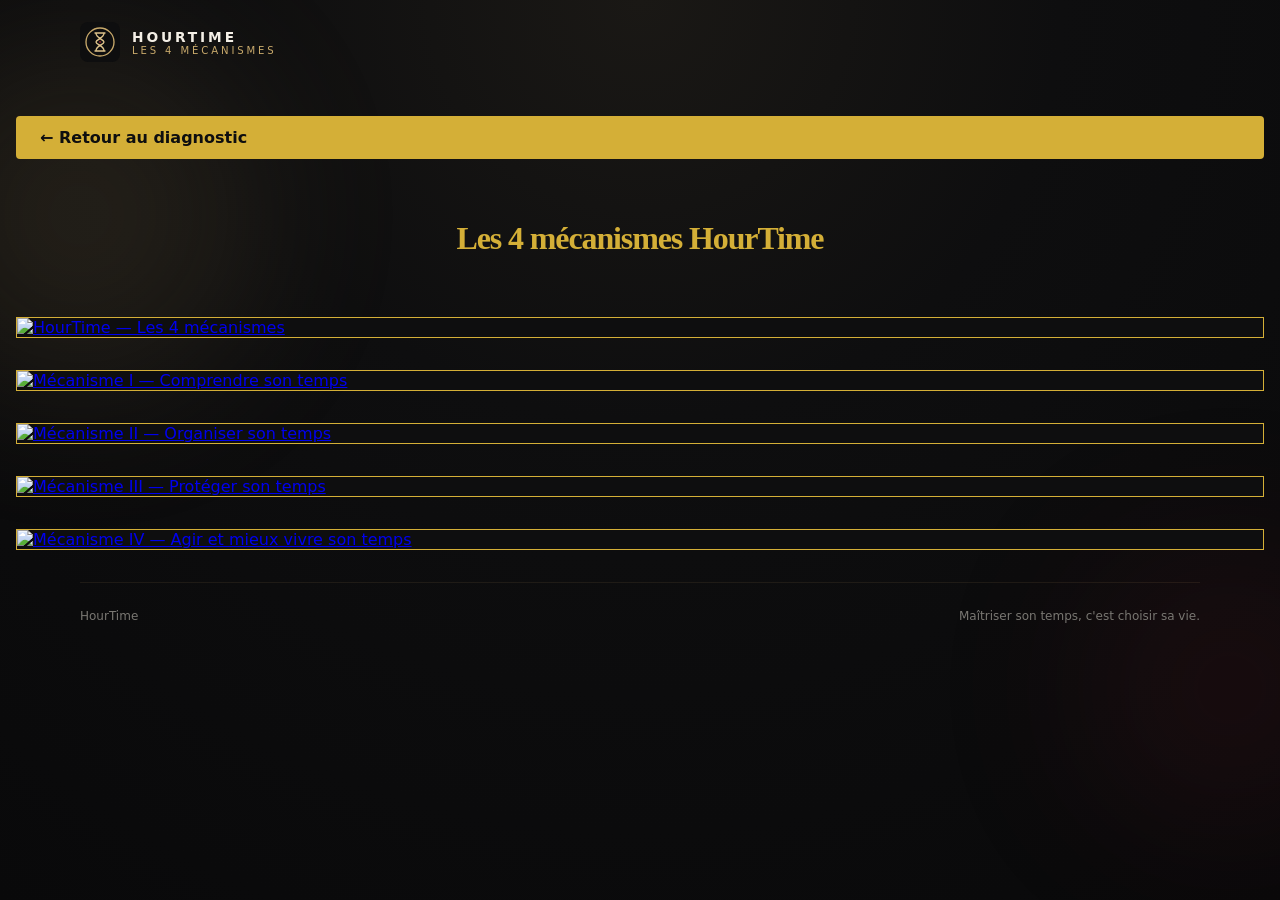
==== mecanismes-light.html @ 250cf0d4 "Create mecanismes-light.html page with 4 mechanisms and cover image" ====
<!doctype html>
<html lang="fr">
<head>
  <meta charset="utf-8">
  <meta name="viewport" content="width=device-width, initial-scale=1">
  <meta name="description" content="Les 4 mécanismes HourTime — 24 Rouages pour maîtriser son temps et choisir sa vie.">
  <meta property="og:title" content="Les 4 mécanismes HourTime">
  <meta property="og:description" content="Couverture + 4 mécanismes : Comprendre, Organiser, Protéger, Agir & mieux vivre.">
  <meta property="og:type" content="website">
  <meta name="theme-color" content="#0E0E0F">
  <title>Les 4 mécanismes HourTime</title>
  <link rel="icon" type="image/svg+xml" href="assets/logo/hourtime-mark.svg">
  <link rel="stylesheet" href="css/style.css">
  <style>
    .mechanisms-light-page {
      max-width: 100%;
      padding: 2rem 1rem;
      display: flex;
      flex-direction: column;
      gap: 2rem;
      align-items: center;
    }
    .mechanisms-light-page h1 {
      text-align: center;
      color: #D4AF37;
      font-size: 2rem;
      margin: 1rem 0 2rem 0;
      font-weight: 600;
    }
    .mechanisms-light-page a {
      width: 100%;
      max-width: 100%;
      display: block;
      cursor: pointer;
      transition: transform 0.2s ease, opacity 0.2s ease;
    }
    .mechanisms-light-page a:hover {
      transform: scale(1.02);
      opacity: 0.95;
    }
    .mechanisms-light-page img {
      width: 100%;
      height: auto;
      display: block;
      object-fit: contain;
      background: #0E0E0F;
      border: 1px solid #D4AF37;
    }
    .back-button {
      align-self: flex-start;
      margin-bottom: 1rem;
      padding: 0.75rem 1.5rem;
      background: #D4AF37;
      color: #0E0E0F;
      text-decoration: none;
      border-radius: 4px;
      font-weight: 600;
      transition: background 0.2s ease, color 0.2s ease;
    }
    .back-button:hover {
      background: #E8C547;
      color: #0E0E0F;
    }
    @media (max-width: 768px) {
      .mechanisms-light-page h1 {
        font-size: 1.5rem;
      }
      .mechanisms-light-page {
        padding: 1rem 0.5rem;
      }
    }
  </style>
</head>
<body>
  <div class="ambient ambient-a" aria-hidden="true"></div>
  <div class="ambient ambient-b" aria-hidden="true"></div>
  <header class="site-header">
    <a class="brand" href="index.html" aria-label="Retour à l'accueil HourTime">
      <img src="assets/logo/hourtime-mark.svg" alt="" width="40" height="40">
      <span><strong>HOURTIME</strong><small>LES 4 MÉCANISMES</small></span>
    </a>
  </header>
  <main class="mechanisms-light-page">
    <a href="index.html" class="back-button">← Retour au diagnostic</a>
    <h1>Les 4 mécanismes HourTime</h1>

    <a href="assets/mecanismes/couverture-4-mecanismes.png" target="_blank" rel="noopener">
      <img src="assets/mecanismes/couverture-4-mecanismes.png" alt="HourTime — Les 4 mécanismes">
    </a>

    <a href="assets/mecanismes/mecanisme-1-comprendre.png" target="_blank" rel="noopener">
      <img src="assets/mecanismes/mecanisme-1-comprendre.png" alt="Mécanisme I — Comprendre son temps" loading="lazy">
    </a>

    <a href="assets/mecanismes/mecanisme-2-organiser.png" target="_blank" rel="noopener">
      <img src="assets/mecanismes/mecanisme-2-organiser.png" alt="Mécanisme II — Organiser son temps" loading="lazy">
    </a>

    <a href="assets/mecanismes/mecanisme-3-proteger.png" target="_blank" rel="noopener">
      <img src="assets/mecanismes/mecanisme-3-proteger.png" alt="Mécanisme III — Protéger son temps" loading="lazy">
    </a>

    <a href="assets/mecanismes/mecanisme-4-agir-et-mieux-vivre.png" target="_blank" rel="noopener">
      <img src="assets/mecanismes/mecanisme-4-agir-et-mieux-vivre.png" alt="Mécanisme IV — Agir et mieux vivre son temps" loading="lazy">
    </a>
  </main>
  <footer class="site-footer"><span>HourTime</span><span>Maîtriser son temps, c'est choisir sa vie.</span></footer>
</body>
</html>
---- css/style.css ----
:root{
  --bg:#0E0E0F;--panel:#171719;--panel2:#1d1d20;--gold:#C8A96B;--gold2:#DFC48C;
  --ivory:#F4EFE6;--muted:#B9B7B2;--ruby:#8B1E2D;--green:#3E8E68;--orange:#C88938;
  --red:#A64040;--line:rgba(200,169,107,.28);--soft:rgba(244,239,230,.08);
  --shadow:0 22px 60px rgba(0,0,0,.35);--radius:22px;--max:1120px
}
*{box-sizing:border-box}
html{scroll-behavior:smooth}
body{margin:0;background:radial-gradient(circle at top,#1a1815 0,#0E0E0F 38%,#09090a 100%);color:var(--ivory);
  font-family:Inter,ui-sans-serif,system-ui,-apple-system,BlinkMacSystemFont,"Segoe UI",sans-serif;min-height:100vh}
button,input{font:inherit}
button,a{outline-offset:3px}
button:focus-visible,a:focus-visible,input:focus-visible{outline:2px solid var(--gold2)}
.ambient{position:fixed;pointer-events:none;filter:blur(90px);opacity:.13;border-radius:50%;z-index:-1}
.ambient-a{width:340px;height:340px;background:var(--gold);top:5%;left:-90px}
.ambient-b{width:280px;height:280px;background:var(--ruby);right:-90px;bottom:8%}
.site-header,.site-footer{width:min(calc(100% - 32px),var(--max));margin:auto}
.site-header{height:84px;display:flex;align-items:center;justify-content:space-between}
.brand{color:var(--ivory);text-decoration:none;display:flex;align-items:center;gap:12px;letter-spacing:.18em}
.brand span{display:flex;flex-direction:column}.brand strong{font-size:.86rem}.brand small{color:var(--gold);font-size:.63rem}
.app-shell{width:min(calc(100% - 24px),var(--max));margin:0 auto 40px}
.view{display:none}.view.active{display:block;animation:fade .35s ease}
@keyframes fade{from{opacity:0;transform:translateY(8px)}to{opacity:1;transform:none}}
.hero-card,.question-panel,.report-section{background:linear-gradient(145deg,rgba(29,29,32,.97),rgba(19,19,21,.98));
  border:1px solid var(--line);box-shadow:var(--shadow);border-radius:var(--radius)}
.hero-card{padding:clamp(28px,6vw,72px);position:relative;overflow:hidden}
.hero-card:after{content:"";position:absolute;inset:14px;border:1px solid rgba(200,169,107,.12);border-radius:16px;pointer-events:none}
.eyebrow{font-size:.72rem;letter-spacing:.22em;text-transform:uppercase;color:var(--gold);font-weight:800}
h1{font-family:Georgia,"Times New Roman",serif;font-size:clamp(2.5rem,7vw,5.4rem);line-height:.95;margin:.4em 0 .2em;letter-spacing:-.035em}
h1 span{color:var(--gold2)}
.hero-subtitle{font-size:clamp(1.05rem,2vw,1.35rem);color:var(--muted);max-width:720px}
blockquote{margin:34px 0 24px;padding:20px 22px;border-left:2px solid var(--gold);background:rgba(200,169,107,.06);
  font-family:Georgia,"Times New Roman",serif;font-size:clamp(1rem,2vw,1.2rem);line-height:1.7}
blockquote strong{display:block;color:var(--gold2);margin-top:6px}
.meta-row{display:flex;flex-wrap:wrap;gap:10px;margin:20px 0 34px}.meta-row span{border:1px solid var(--line);border-radius:999px;padding:8px 12px;color:var(--muted);font-size:.86rem}
.mechanism-grid{display:grid;grid-template-columns:repeat(2,1fr);gap:14px;margin:30px 0}
.mechanism-grid article{padding:20px;border:1px solid rgba(200,169,107,.16);background:rgba(255,255,255,.025);border-radius:16px}
.mechanism-grid b{color:var(--gold);font-size:.75rem}.mechanism-grid h3{margin:8px 0 6px}.mechanism-grid p{margin:0;color:var(--muted);line-height:1.55}
.primary-btn,.ghost-btn{border-radius:12px;padding:13px 18px;border:1px solid transparent;cursor:pointer;transition:.2s;display:inline-flex;align-items:center;justify-content:center;text-decoration:none}
.primary-btn{background:linear-gradient(135deg,var(--gold2),var(--gold));color:#17120b;font-weight:800}
.primary-btn:hover{transform:translateY(-1px);filter:brightness(1.04)}
.ghost-btn{background:transparent;color:var(--ivory);border-color:var(--line)}
.ghost-btn:hover{background:rgba(200,169,107,.08)}
.small{padding:9px 12px;font-size:.84rem}.hero-cta{width:100%;max-width:360px;margin-top:12px}
.privacy-note,.disclaimer{font-size:.78rem;line-height:1.6;color:#9d9b96;max-width:780px}
.resume-box{padding:18px;margin:18px 0;border-radius:14px;border:1px solid var(--line);background:rgba(200,169,107,.06)}
.button-row,.nav-row,.result-actions{display:flex;gap:10px;flex-wrap:wrap}
.hidden{display:none!important}
.question-panel{padding:clamp(20px,4vw,44px);max-width:900px;margin:0 auto}
.progress-header{display:flex;align-items:flex-end;justify-content:space-between;gap:12px}
.question-counter{display:block;color:var(--muted);margin-top:8px;font-size:.86rem}.progress-percent{color:var(--gold2);font-weight:800}
.progress-track{height:7px;background:#262629;border-radius:99px;margin:16px 0 28px;overflow:hidden}.progress-bar{height:100%;width:0;background:linear-gradient(90deg,var(--gold),var(--gold2));transition:width .3s ease}
.question-card{padding:clamp(22px,5vw,46px);border:1px solid rgba(200,169,107,.14);border-radius:18px;background:rgba(255,255,255,.02);min-height:360px}
.question-card h2{font-family:Georgia,"Times New Roman",serif;font-size:clamp(1.45rem,3vw,2.25rem);line-height:1.25;margin:0 0 10px}
.question-hint{color:var(--muted);font-size:.9rem}
.answer-area{display:grid;gap:10px;margin-top:26px}
.answer-option{position:relative}
.answer-option input{position:absolute;opacity:0;pointer-events:none}
.answer-option label{display:flex;justify-content:space-between;align-items:center;gap:14px;padding:14px 16px;border:1px solid #353538;border-radius:12px;cursor:pointer;background:#171719;transition:.18s}
.answer-option label:hover{border-color:var(--line);background:#1d1d20}
.answer-option input:checked + label{border-color:var(--gold);background:rgba(200,169,107,.11);box-shadow:inset 0 0 0 1px rgba(200,169,107,.25)}
.answer-option label span:last-child{color:var(--gold2);font-size:.78rem}
.number-wrap{display:flex;align-items:center;gap:12px;flex-wrap:wrap}
.number-wrap input{width:160px;background:#101012;color:var(--ivory);border:1px solid var(--line);border-radius:12px;padding:14px}
.validation-message{color:#e2a4aa;min-height:1.2em}
.nav-row{justify-content:space-between;margin-top:22px}
.report-area{display:grid;gap:18px}
.report-section{padding:clamp(22px,4vw,40px)}
.report-hero{display:grid;grid-template-columns:220px 1fr;gap:28px;align-items:center}
.score-ring{--score:0;position:relative;width:190px;height:190px;border-radius:50%;display:grid;place-items:center;
  background:conic-gradient(var(--gold2) calc(var(--score)*1%),#2a2a2d 0)}
.score-ring:before{content:"";position:absolute;inset:14px;background:#151517;border-radius:50%;border:1px solid var(--line)}
.score-ring strong{position:relative;font-family:Georgia,"Times New Roman",serif;font-size:3.2rem;color:var(--gold2)}
.score-ring small{position:absolute;bottom:52px;color:var(--muted)}
.report-title{font-family:Georgia,"Times New Roman",serif;font-size:clamp(2rem,5vw,3.6rem);margin:.2em 0}
.report-copy{color:var(--muted);line-height:1.7;max-width:780px}
.mechanism-bars{display:grid;gap:15px}.metric-row{display:grid;grid-template-columns:180px 1fr 56px;gap:12px;align-items:center}
.metric-track{height:10px;background:#29292c;border-radius:99px;overflow:hidden}.metric-fill{height:100%;background:linear-gradient(90deg,var(--gold),var(--gold2))}
.metric-value{text-align:right;font-weight:800;color:var(--gold2)}
.profile-grid,.thief-grid,.capital-grid,.recommendation-grid,.plan-grid{display:grid;gap:14px}
.mechanism-radar-wrap{margin-top:18px;border:1px solid rgba(200,169,107,.16);border-radius:16px;padding:14px;background:rgba(255,255,255,.02);height:320px}
.mechanism-radar-wrap canvas{width:100%!important;height:100%!important}
.cta-grid{display:grid;grid-template-columns:repeat(2,1fr);gap:14px}
.thief-grid,.recommendation-grid{grid-template-columns:repeat(3,1fr)}
.capital-grid{grid-template-columns:repeat(4,1fr)}
.card{padding:20px;border-radius:16px;border:1px solid rgba(200,169,107,.16);background:rgba(255,255,255,.025)}
.card h3{margin:6px 0 8px}.card p{color:var(--muted);line-height:1.55}.card .big{font-size:1.8rem;color:var(--gold2);font-weight:800}
.risk-badge{display:inline-flex;border-radius:999px;padding:6px 9px;font-size:.75rem;font-weight:800;margin-top:6px}
.risk-low{background:rgba(62,142,104,.18);color:#79c99e}.risk-moderate{background:rgba(200,137,56,.18);color:#e0ad65}.risk-high{background:rgba(166,64,64,.18);color:#e18a8a}.risk-critical{background:rgba(139,30,45,.28);color:#f29aa5}
.plan-day{display:grid;grid-template-columns:80px 1fr auto;gap:14px;align-items:start}
.plan-day input{width:20px;height:20px;accent-color:var(--gold)}
.result-actions{justify-content:center;margin:24px 0 10px}
.site-footer{display:flex;justify-content:space-between;gap:16px;padding:26px 0 36px;color:#797772;font-size:.75rem;border-top:1px solid rgba(200,169,107,.1)}
.section-heading{display:flex;justify-content:space-between;gap:20px;align-items:end;margin-bottom:18px}.section-heading h2{font-family:Georgia,"Times New Roman",serif;font-size:clamp(1.55rem,3vw,2.35rem);margin:0}.section-heading p{color:var(--muted);margin:0}
@media(max-width:800px){
  .mechanism-grid,.thief-grid,.recommendation-grid,.capital-grid,.cta-grid{grid-template-columns:1fr}
  .report-hero{grid-template-columns:1fr}.score-ring{margin:auto}
  .metric-row{grid-template-columns:115px 1fr 44px;font-size:.88rem}
  .site-footer{flex-direction:column}.plan-day{grid-template-columns:62px 1fr}.plan-day input{grid-column:2}
}
@media(max-width:540px){
  .mechanism-grid{grid-template-columns:1fr}.nav-row>*{flex:1}.hero-card{padding:24px 18px}.question-panel{padding:18px}
  .question-card{padding:24px 18px}.site-header{height:70px}.brand img{width:34px;height:34px}
}
@media(prefers-reduced-motion:reduce){*{scroll-behavior:auto!important;animation:none!important;transition:none!important}}
@media print{
  body{background:#fff;color:#111}.site-header,.site-footer,.no-print,.ambient{display:none!important}.app-shell{width:100%;margin:0}.report-section{break-inside:avoid;box-shadow:none;border:1px solid #ddd;background:#fff;color:#111}.report-copy,.card p,.section-heading p{color:#444}.card{background:#fff;border-color:#ddd}.score-ring:before{background:#fff}.metric-track{background:#eee}
}
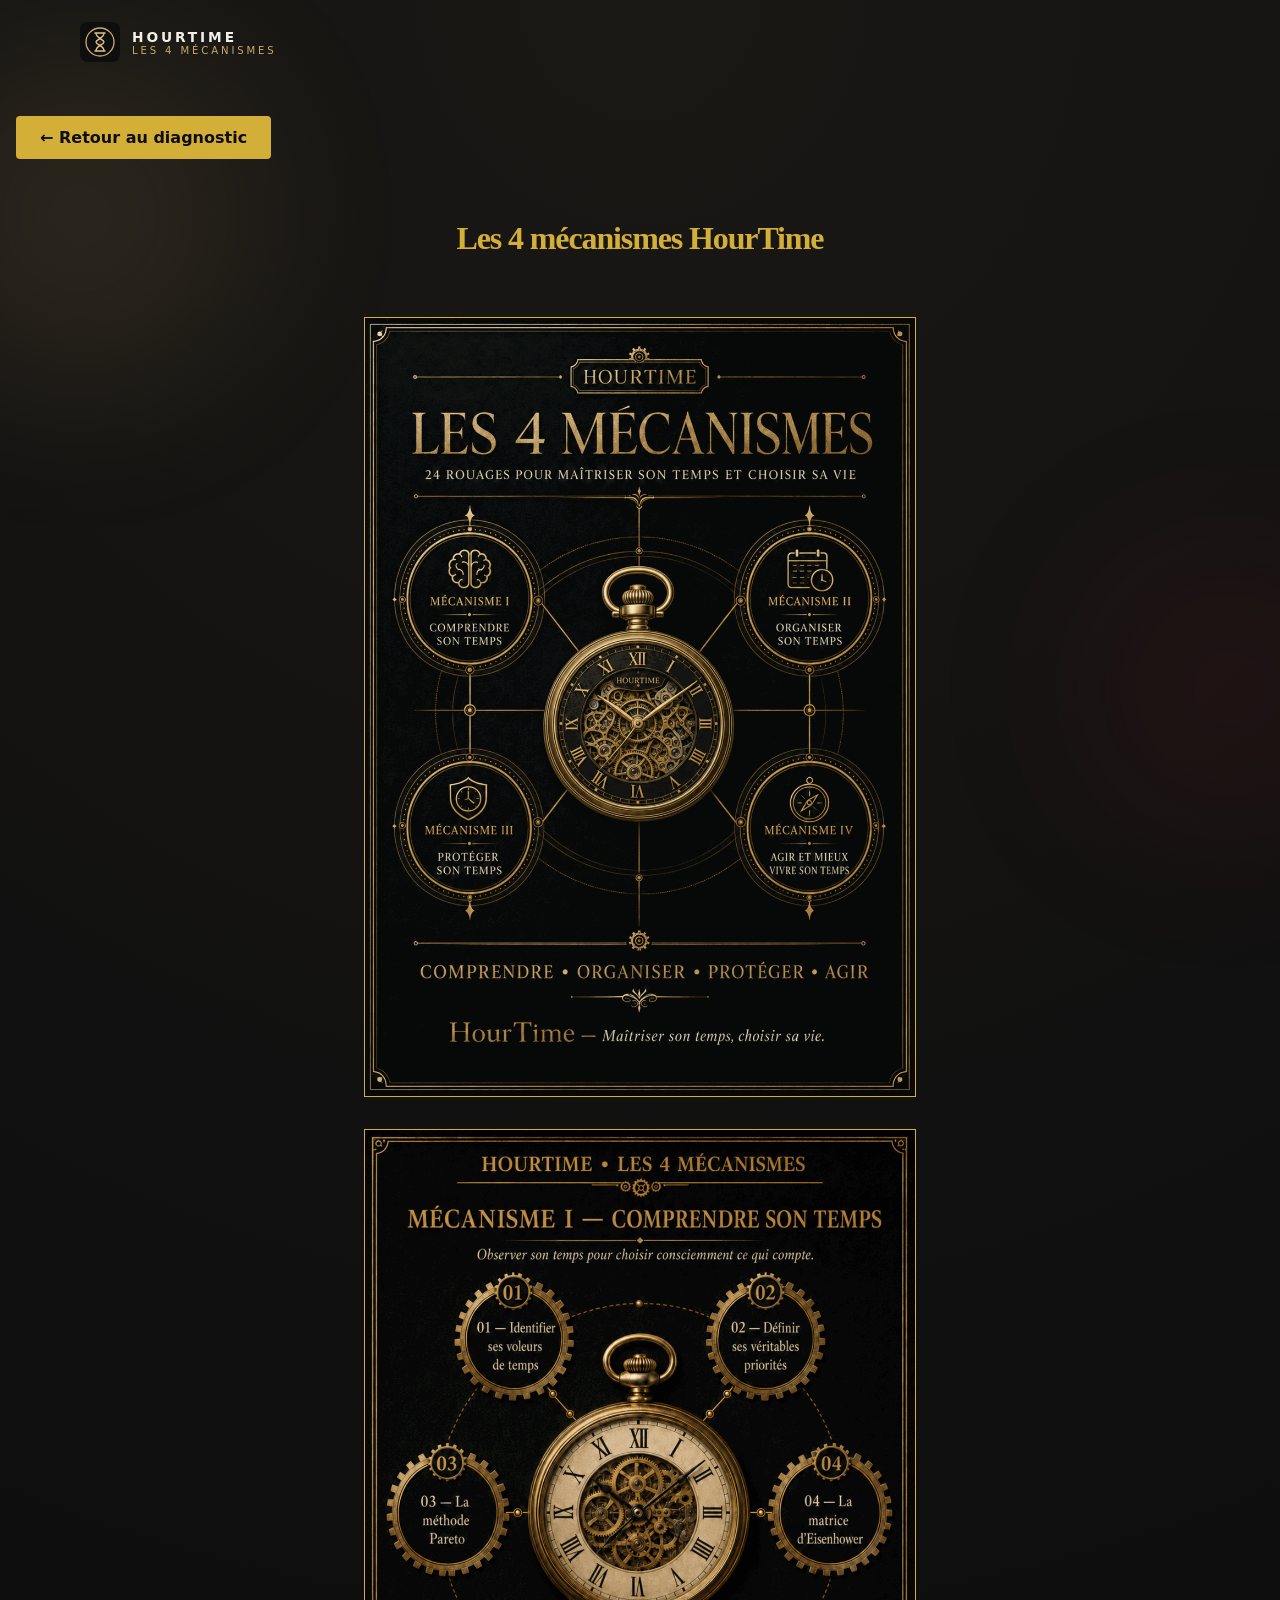
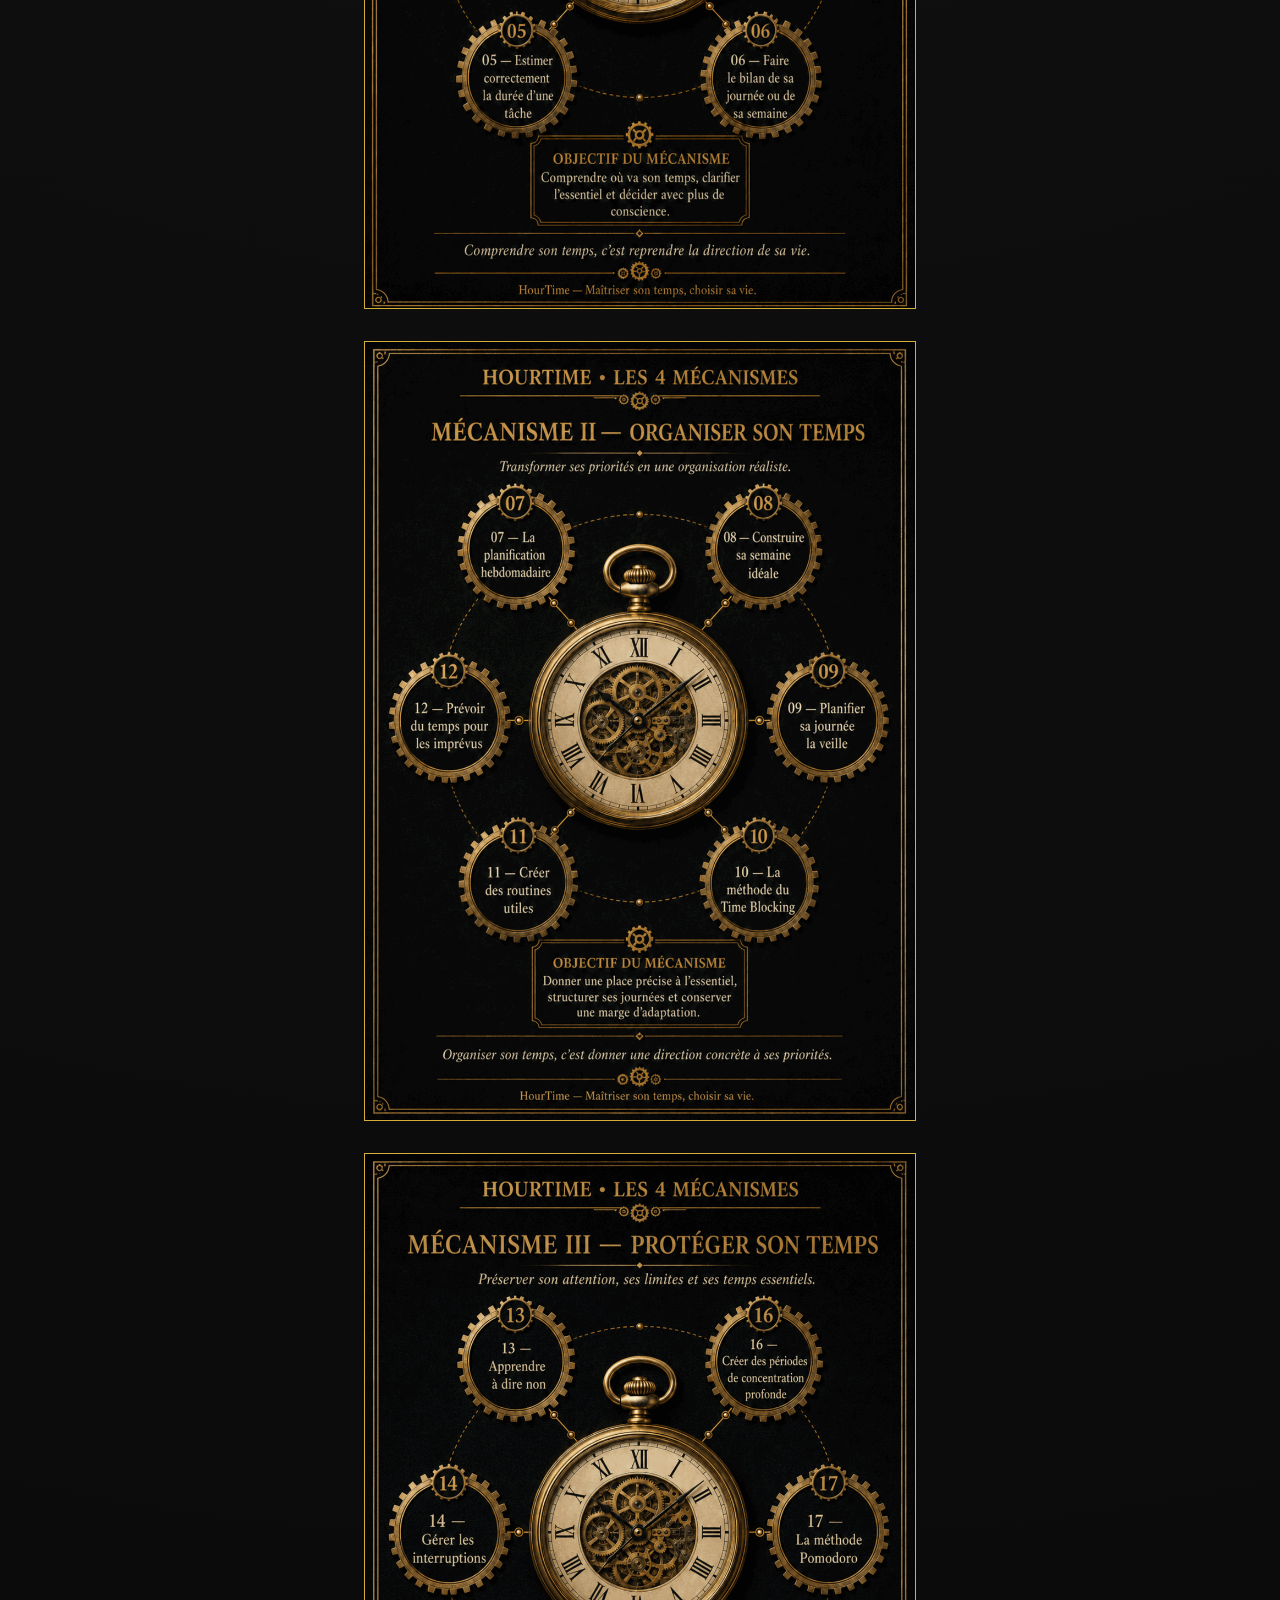
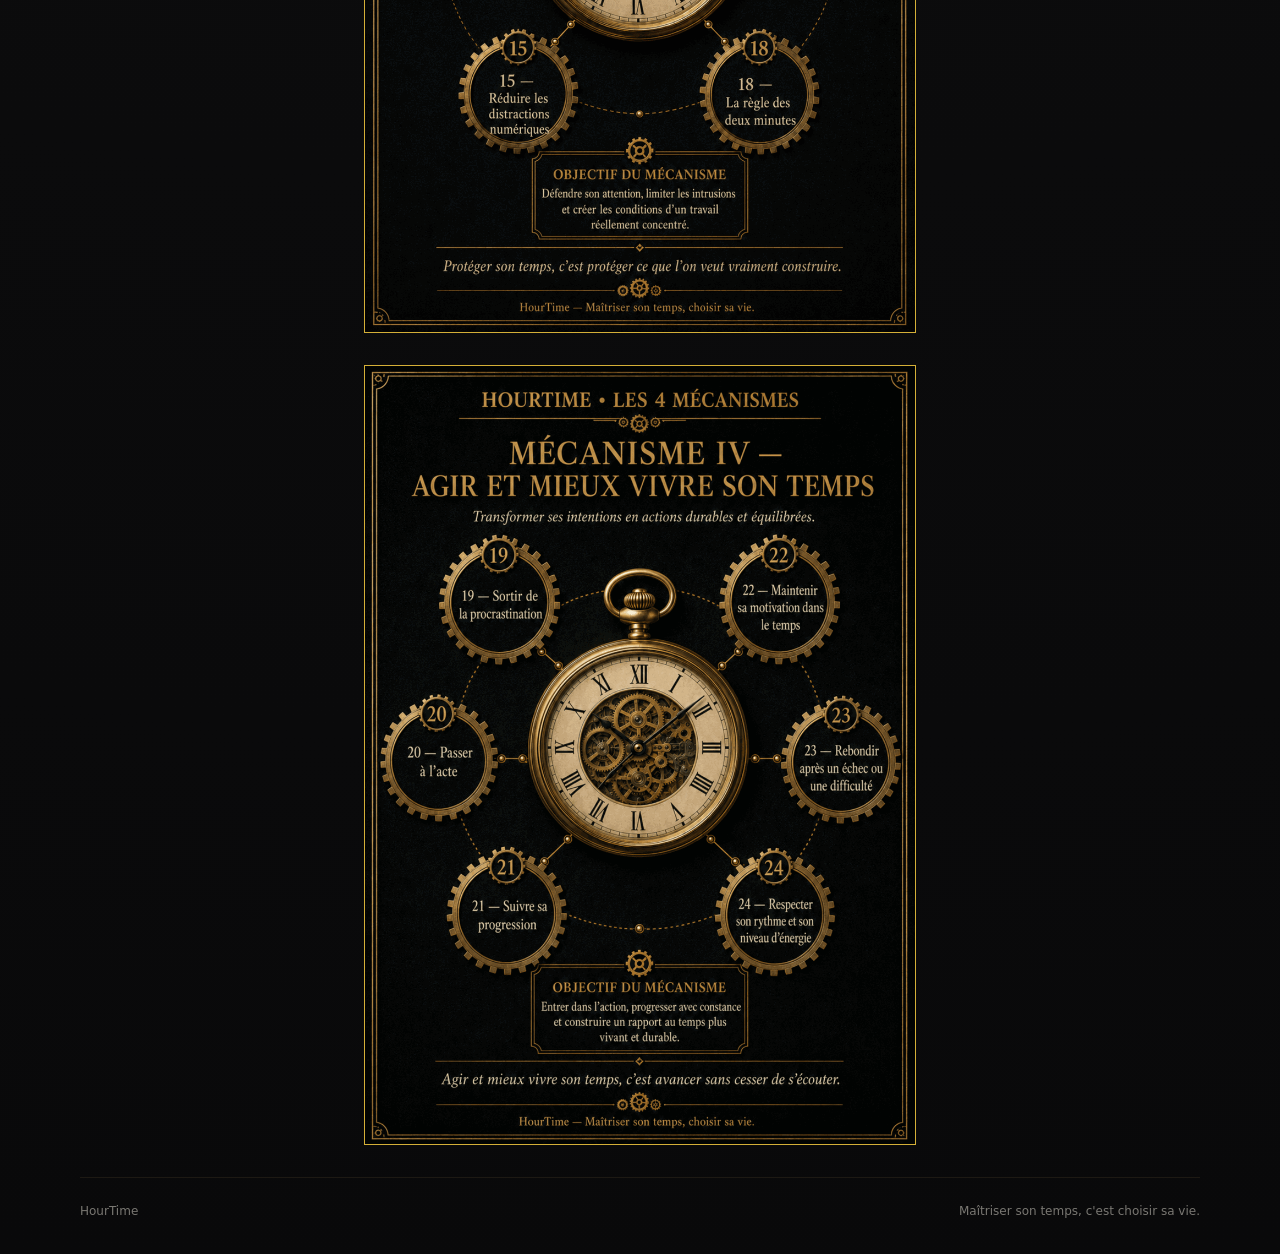
==== commit f947f116: "Fit mechanism pages to desktop viewport" ====
--- a/mecanismes-light.html
+++ b/mecanismes-light.html
@@ -28,8 +28,8 @@
       font-weight: 600;
     }
     .mechanisms-light-page a {
-      width: 100%;
-      max-width: 100%;
+      width: auto;
+      max-width: min(100%, 1100px);
       display: block;
       cursor: pointer;
       transition: transform 0.2s ease, opacity 0.2s ease;
@@ -39,12 +39,25 @@
       opacity: 0.95;
     }
     .mechanisms-light-page img {
-      width: 100%;
+      width: auto;
+      max-width: 100%;
       height: auto;
       display: block;
       object-fit: contain;
       background: #0E0E0F;
       border: 1px solid #D4AF37;
+    }
+    @media (min-width: 769px) {
+      .mechanisms-light-page a:not(.back-button) {
+        display: flex;
+        justify-content: center;
+        max-height: calc(100vh - 120px);
+      }
+      .mechanisms-light-page img {
+        max-height: calc(100vh - 120px);
+        max-width: 100%;
+        object-fit: contain;
+      }
     }
     .back-button {
       align-self: flex-start;
--- a/css/style.css
+++ b/css/style.css
@@ -87,7 +87,10 @@
 .card h3{margin:6px 0 8px}.card p{color:var(--muted);line-height:1.55}.card .big{font-size:1.8rem;color:var(--gold2);font-weight:800}
 .risk-badge{display:inline-flex;border-radius:999px;padding:6px 9px;font-size:.75rem;font-weight:800;margin-top:6px}
 .risk-low{background:rgba(62,142,104,.18);color:#79c99e}.risk-moderate{background:rgba(200,137,56,.18);color:#e0ad65}.risk-high{background:rgba(166,64,64,.18);color:#e18a8a}.risk-critical{background:rgba(139,30,45,.28);color:#f29aa5}
-.plan-day{display:grid;grid-template-columns:80px 1fr auto;gap:14px;align-items:start}
+.plan-day{display:grid;grid-template-columns:minmax(130px,160px) 1fr auto;gap:22px;align-items:start}
+.plan-day>div:first-child{padding-top:2px}
+.plan-day>div:first-child strong{display:block;margin-top:7px;line-height:1.25}
+.plan-day>div:nth-child(2) p{margin-top:0}
 .plan-day input{width:20px;height:20px;accent-color:var(--gold)}
 .result-actions{justify-content:center;margin:24px 0 10px}
 .site-footer{display:flex;justify-content:space-between;gap:16px;padding:26px 0 36px;color:#797772;font-size:.75rem;border-top:1px solid rgba(200,169,107,.1)}
@@ -96,7 +99,7 @@
   .mechanism-grid,.thief-grid,.recommendation-grid,.capital-grid,.cta-grid{grid-template-columns:1fr}
   .report-hero{grid-template-columns:1fr}.score-ring{margin:auto}
   .metric-row{grid-template-columns:115px 1fr 44px;font-size:.88rem}
-  .site-footer{flex-direction:column}.plan-day{grid-template-columns:62px 1fr}.plan-day input{grid-column:2}
+  .site-footer{flex-direction:column}.plan-day{grid-template-columns:1fr auto;gap:10px 16px}.plan-day>div:nth-child(2){grid-column:1 / -1}.plan-day input{grid-column:2;grid-row:1}
 }
 @media(max-width:540px){
   .mechanism-grid{grid-template-columns:1fr}.nav-row>*{flex:1}.hero-card{padding:24px 18px}.question-panel{padding:18px}
